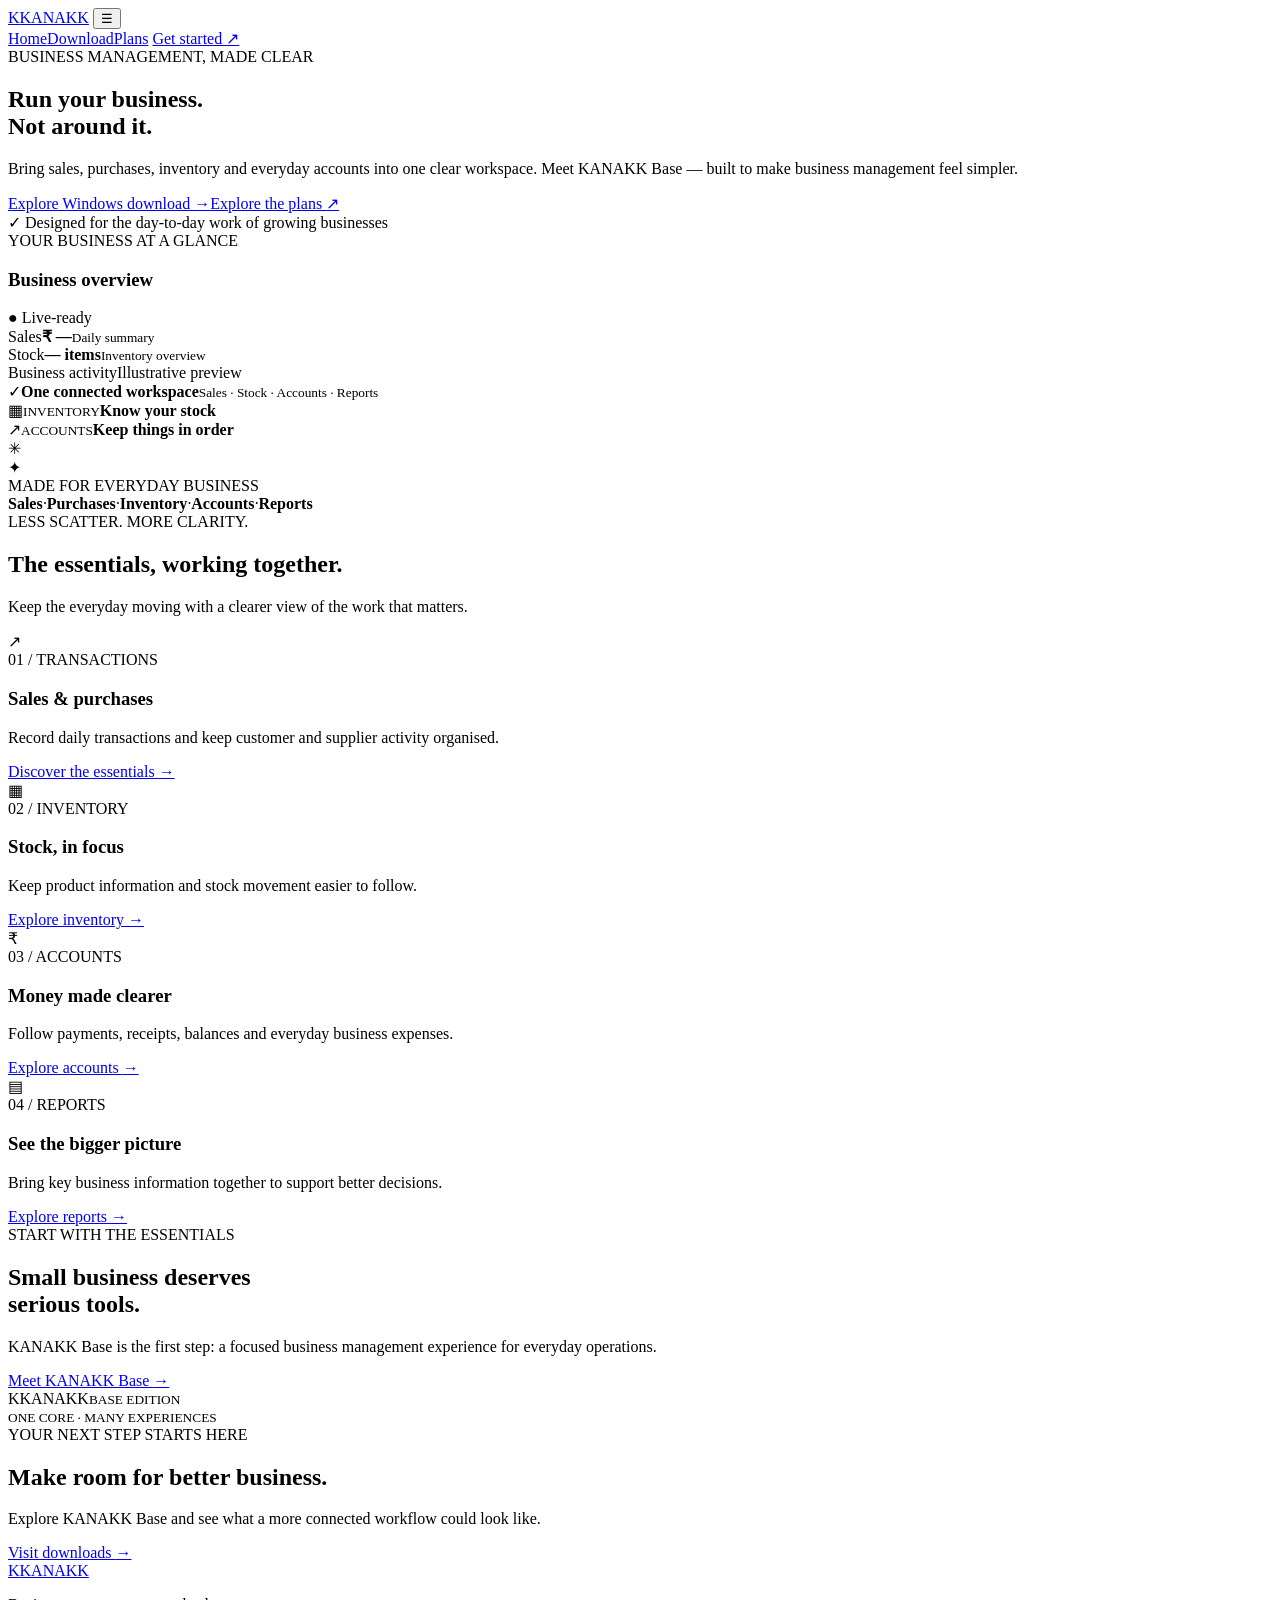
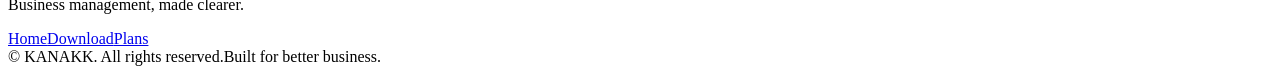
==== index.html @ 679a421f "Build KANAKK website home page" ====
<!doctype html>
<html lang="en">
<head>
  <meta charset="utf-8">
  <meta name="viewport" content="width=device-width, initial-scale=1">
  <meta name="theme-color" content="#3E2723">
  <meta name="description" content="KANAKK helps small and growing businesses manage sales, purchases, inventory and accounts in one place.">
  <title>KANAKK — Business, Better Managed</title>
  <link rel="icon" href="assets/favicon.svg" type="image/svg+xml">
  <link rel="stylesheet" href="styles.css">
  <script src="script.js" defer></script>
</head>
<body>
  <header class="site-header">
    <a class="brand" href="index.html" aria-label="KANAKK home"><span class="brand-mark">K</span><span>KANAKK</span></a>
    <button class="menu-toggle" aria-label="Toggle navigation" aria-expanded="false">☰</button>
    <nav class="main-nav" aria-label="Main navigation">
      <a class="active" href="index.html">Home</a><a href="download.html">Download</a><a href="plans.html">Plans</a>
      <a class="nav-cta" href="download.html">Get started <span aria-hidden="true">↗</span></a>
    </nav>
  </header>
  <main>
    <section class="hero section-wrap">
      <div class="hero-copy">
        <span class="eyebrow"><span class="eyebrow-dot"></span> BUSINESS MANAGEMENT, MADE CLEAR</span>
        <h1>Run your business.<br><span>Not around it.</span></h1>
        <p class="hero-text">Bring sales, purchases, inventory and everyday accounts into one clear workspace. Meet KANAKK Base — built to make business management feel simpler.</p>
        <div class="hero-actions"><a class="button button-primary" href="download.html">Explore Windows download <span>→</span></a><a class="text-link" href="plans.html">Explore the plans <span>↗</span></a></div>
        <div class="hero-note"><span class="note-check">✓</span> Designed for the day-to-day work of growing businesses</div>
      </div>
      <div class="hero-visual" aria-label="Illustration of a business dashboard">
        <div class="visual-orbit orbit-one"></div><div class="visual-orbit orbit-two"></div>
        <div class="dash-card dashboard-main">
          <div class="dash-top"><div><span class="tiny-label">YOUR BUSINESS AT A GLANCE</span><h3>Business overview</h3></div><span class="live-dot">● Live-ready</span></div>
          <div class="dash-stats"><div class="stat-box"><span>Sales</span><strong>₹ —</strong><small>Daily summary</small></div><div class="stat-box"><span>Stock</span><strong>— items</strong><small>Inventory overview</small></div></div>
          <div class="chart-area"><div class="chart-label"><span>Business activity</span><span>Illustrative preview</span></div><div class="chart-bars"><i style="height:35%"></i><i style="height:49%"></i><i style="height:42%"></i><i style="height:66%"></i><i style="height:53%"></i><i style="height:78%"></i><i style="height:61%"></i><i style="height:90%"></i><i style="height:72%"></i><i style="height:100%"></i><i style="height:83%"></i><i style="height:92%"></i></div></div>
          <div class="dash-footer"><span class="footer-icon">✓</span><span><b>One connected workspace</b><small>Sales · Stock · Accounts · Reports</small></span></div>
        </div>
        <div class="float-card float-stock"><span class="float-icon">▦</span><span><small>INVENTORY</small><b>Know your stock</b></span></div>
        <div class="float-card float-books"><span class="float-icon orange">↗</span><span><small>ACCOUNTS</small><b>Keep things in order</b></span></div>
        <div class="visual-spark spark-one">✳</div><div class="visual-spark spark-two">✦</div>
      </div>
    </section>
    <section class="trust-strip"><div class="section-wrap trust-inner"><span>MADE FOR EVERYDAY BUSINESS</span><div><b>Sales</b><i>·</i><b>Purchases</b><i>·</i><b>Inventory</b><i>·</i><b>Accounts</b><i>·</i><b>Reports</b></div></div></section>
    <section class="section-wrap feature-section">
      <div class="section-heading"><span class="eyebrow">LESS SCATTER. MORE CLARITY.</span><h2>The essentials, <span>working together.</span></h2><p>Keep the everyday moving with a clearer view of the work that matters.</p></div>
      <div class="feature-grid">
        <article class="feature-card"><div class="feature-icon">↗</div><span class="card-number">01 / TRANSACTIONS</span><h3>Sales & purchases</h3><p>Record daily transactions and keep customer and supplier activity organised.</p><a href="plans.html">Discover the essentials <span>→</span></a></article>
        <article class="feature-card"><div class="feature-icon icon-box">▦</div><span class="card-number">02 / INVENTORY</span><h3>Stock, in focus</h3><p>Keep product information and stock movement easier to follow.</p><a href="plans.html">Explore inventory <span>→</span></a></article>
        <article class="feature-card"><div class="feature-icon icon-wallet">₹</div><span class="card-number">03 / ACCOUNTS</span><h3>Money made clearer</h3><p>Follow payments, receipts, balances and everyday business expenses.</p><a href="plans.html">Explore accounts <span>→</span></a></article>
        <article class="feature-card"><div class="feature-icon icon-chart">▤</div><span class="card-number">04 / REPORTS</span><h3>See the bigger picture</h3><p>Bring key business information together to support better decisions.</p><a href="plans.html">Explore reports <span>→</span></a></article>
      </div>
    </section>
    <section class="base-band"><div class="section-wrap base-band-inner"><div><span class="eyebrow eyebrow-light">START WITH THE ESSENTIALS</span><h2>Small business deserves<br><span>serious tools.</span></h2><p>KANAKK Base is the first step: a focused business management experience for everyday operations.</p><a class="button button-light" href="plans.html">Meet KANAKK Base <span>→</span></a></div><div class="base-stamp"><span class="stamp-k">K</span><span>KANAKK</span><small>BASE EDITION</small><div class="stamp-line"></div><small>ONE CORE · MANY EXPERIENCES</small></div></div></section>
    <section class="section-wrap closing-cta"><div><span class="eyebrow">YOUR NEXT STEP STARTS HERE</span><h2>Make room for better business.</h2><p>Explore KANAKK Base and see what a more connected workflow could look like.</p></div><a class="button button-primary" href="download.html">Visit downloads <span>→</span></a></section>
  </main>
  <footer class="site-footer"><div class="section-wrap footer-main"><a class="brand footer-brand" href="index.html"><span class="brand-mark">K</span><span>KANAKK</span></a><p>Business management, made clearer.</p><div class="footer-links"><a href="index.html">Home</a><a href="download.html">Download</a><a href="plans.html">Plans</a></div></div><div class="section-wrap footer-bottom"><span>© <span data-year></span> KANAKK. All rights reserved.</span><span>Built for better business.</span></div></footer>
</body>
</html>
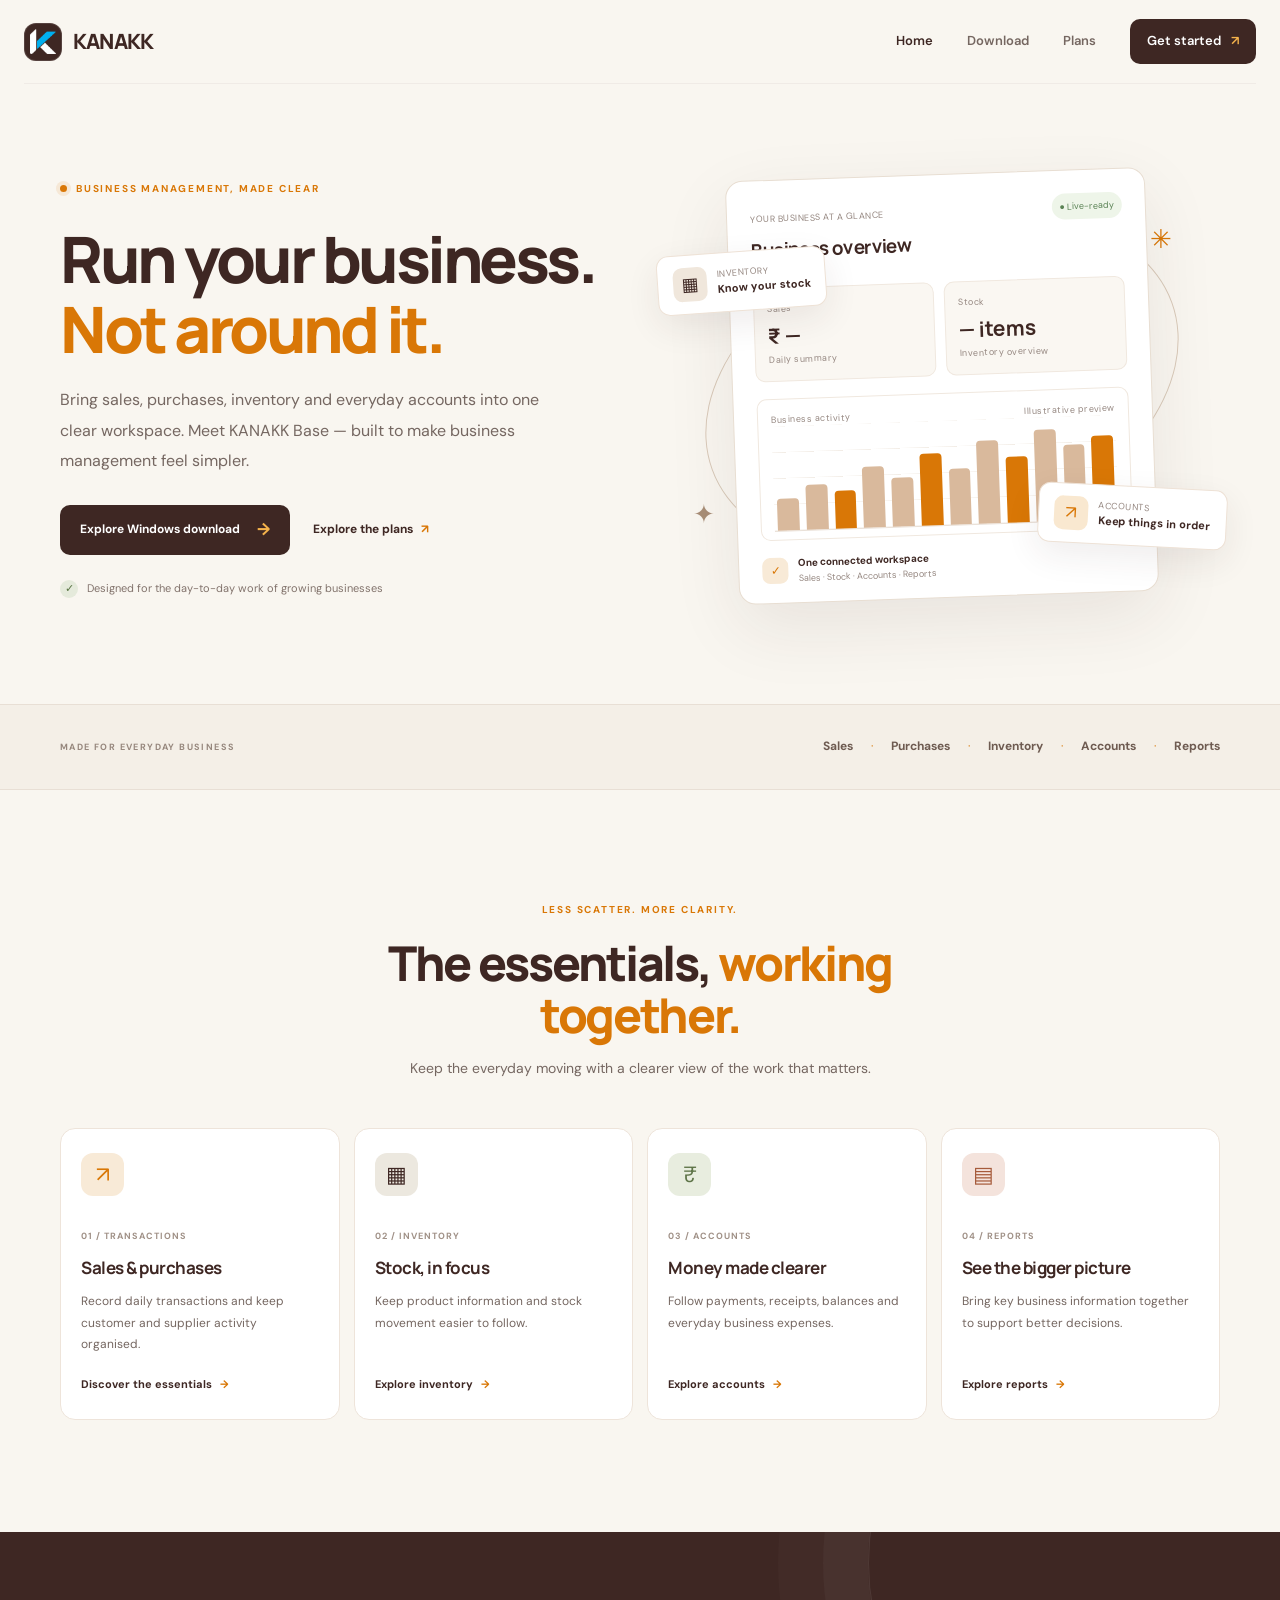
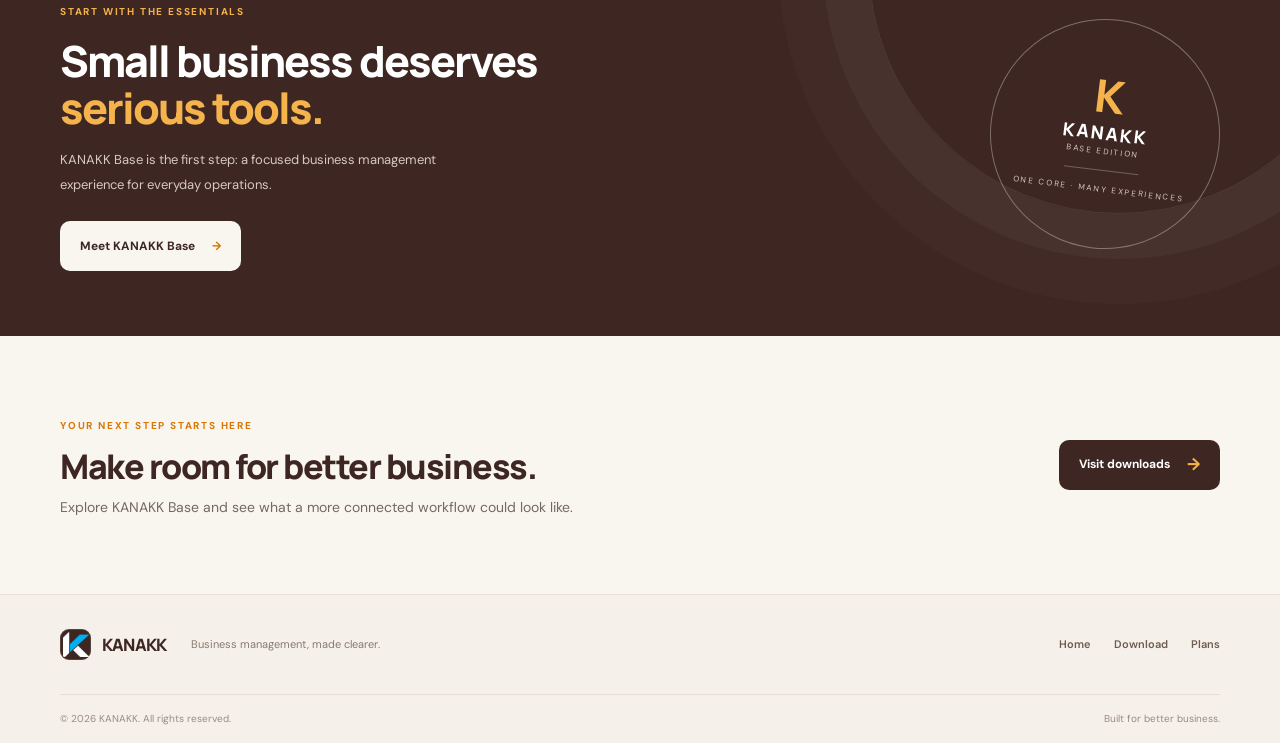
==== commit 61b1c5fa: "Replace old favicon logo with new KANAKK logo" ====
--- a/index.html
+++ b/index.html
@@ -6,13 +6,13 @@
   <meta name="theme-color" content="#3E2723">
   <meta name="description" content="KANAKK helps small and growing businesses manage sales, purchases, inventory and accounts in one place.">
   <title>KANAKK — Business, Better Managed</title>
-  <link rel="icon" href="assets/favicon.svg" type="image/svg+xml">
+  <link rel="icon" href="assets/kanakk_logo.png" type="image/png">
   <link rel="stylesheet" href="styles.css">
   <script src="script.js" defer></script>
 </head>
 <body>
   <header class="site-header">
-    <a class="brand" href="index.html" aria-label="KANAKK home"><span class="brand-mark">K</span><span>KANAKK</span></a>
+    <a class="brand" href="index.html" aria-label="KANAKK home"><span class="brand-mark"><img src="assets/kanakk_emblem.png" alt="" width="26" height="26"></span><span>KANAKK</span></a>
     <button class="menu-toggle" aria-label="Toggle navigation" aria-expanded="false">☰</button>
     <nav class="main-nav" aria-label="Main navigation">
       <a class="active" href="index.html">Home</a><a href="download.html">Download</a><a href="plans.html">Plans</a>
@@ -54,6 +54,6 @@
     <section class="base-band"><div class="section-wrap base-band-inner"><div><span class="eyebrow eyebrow-light">START WITH THE ESSENTIALS</span><h2>Small business deserves<br><span>serious tools.</span></h2><p>KANAKK Base is the first step: a focused business management experience for everyday operations.</p><a class="button button-light" href="plans.html">Meet KANAKK Base <span>→</span></a></div><div class="base-stamp"><span class="stamp-k">K</span><span>KANAKK</span><small>BASE EDITION</small><div class="stamp-line"></div><small>ONE CORE · MANY EXPERIENCES</small></div></div></section>
     <section class="section-wrap closing-cta"><div><span class="eyebrow">YOUR NEXT STEP STARTS HERE</span><h2>Make room for better business.</h2><p>Explore KANAKK Base and see what a more connected workflow could look like.</p></div><a class="button button-primary" href="download.html">Visit downloads <span>→</span></a></section>
   </main>
-  <footer class="site-footer"><div class="section-wrap footer-main"><a class="brand footer-brand" href="index.html"><span class="brand-mark">K</span><span>KANAKK</span></a><p>Business management, made clearer.</p><div class="footer-links"><a href="index.html">Home</a><a href="download.html">Download</a><a href="plans.html">Plans</a></div></div><div class="section-wrap footer-bottom"><span>© <span data-year></span> KANAKK. All rights reserved.</span><span>Built for better business.</span></div></footer>
+  <footer class="site-footer"><div class="section-wrap footer-main"><a class="brand footer-brand" href="index.html"><span class="brand-mark"><img src="assets/kanakk_emblem.png" alt="" width="26" height="26"></span><span>KANAKK</span></a><p>Business management, made clearer.</p><div class="footer-links"><a href="index.html">Home</a><a href="download.html">Download</a><a href="plans.html">Plans</a></div></div><div class="section-wrap footer-bottom"><span>© <span data-year></span> KANAKK. All rights reserved.</span><span>Built for better business.</span></div></footer>
 </body>
 </html>
--- a/styles.css
+++ b/styles.css
@@ -0,0 +1,6 @@
+@import url('https://fonts.googleapis.com/css2?family=DM+Sans:wght@400;500;600;700&family=Manrope:wght@400;500;600;700;800&display=swap');
+:root{--cream:#F9F6F0;--brown:#3E2723;--orange:#D97706;--ink:#2D211E;--muted:#756761;--line:#e8dfd5;--white:#fff;--soft:#f1e9df;--radius:20px;--shadow:0 24px 70px #3e272316}*{box-sizing:border-box}html{scroll-behavior:smooth}body{margin:0;background:var(--cream);color:var(--ink);font-family:'DM Sans',sans-serif;line-height:1.6;-webkit-font-smoothing:antialiased}a{color:inherit;text-decoration:none}.section-wrap{width:min(1160px,calc(100% - 48px));margin-inline:auto}.site-header{height:84px;display:flex;align-items:center;justify-content:space-between;width:min(1240px,calc(100% - 48px));margin:auto;border-bottom:1px solid #3e27230c}.brand{display:inline-flex;align-items:center;gap:11px;font-family:Manrope,sans-serif;font-size:21px;font-weight:800;letter-spacing:-.8px;color:var(--brown)}.brand-mark{width:38px;height:38px;display:grid;place-items:center;background:var(--brown);color:var(--cream);border-radius:12px;font-size:20px;box-shadow:inset 0 0 0 1px #ffffff20}.brand-mark img{width:26px;height:26px;display:block;object-fit:contain}.main-nav{display:flex;align-items:center;gap:34px;font-size:13px;font-weight:600;color:#756761}.main-nav>a:not(.nav-cta):hover,.main-nav>a.active{color:var(--brown)}.nav-cta{padding:12px 17px;border-radius:10px;background:var(--brown);color:white!important}.nav-cta span{color:#f5b34c;margin-left:7px}.menu-toggle{display:none;background:none;border:0;color:var(--brown);font-size:25px}.hero{min-height:620px;display:grid;grid-template-columns:1fr 1fr;align-items:center;gap:46px;padding-top:58px;padding-bottom:74px}.eyebrow{font-size:10px;font-weight:700;letter-spacing:1.8px;color:var(--orange);display:inline-flex;align-items:center;gap:9px}.eyebrow-dot{width:7px;height:7px;border-radius:50%;background:var(--orange);box-shadow:0 0 0 4px #d977061c}.hero h1,.section-heading h2,.base-band h2,.closing-cta h2,.page-hero h1{font-family:Manrope,sans-serif;font-size:clamp(42px,5vw,66px);line-height:1.09;letter-spacing:-3.5px;color:var(--brown);margin:24px 0 22px;font-weight:800}.hero h1 span,.section-heading h2 span{color:var(--orange)}.hero-text{font-size:16px;line-height:1.9;color:var(--muted);max-width:510px;margin:0 0 28px}.hero-actions{display:flex;align-items:center;gap:23px;flex-wrap:wrap}.button{min-height:50px;display:inline-flex;align-items:center;justify-content:center;gap:17px;padding:0 20px;border-radius:10px;font-size:12px;font-weight:700;transition:transform .2s,box-shadow .2s}.button:hover{transform:translateY(-2px);box-shadow:0 12px 24px #3e272322}.button-primary{background:var(--brown);color:white}.button-primary span{color:#f5b34c;font-size:17px}.text-link{font-size:12px;font-weight:700;color:var(--brown)}.text-link span{color:var(--orange);margin-left:5px}.hero-note{margin-top:25px;color:#82736c;font-size:11px;display:flex;align-items:center;gap:9px}.note-check{display:grid;place-items:center;border-radius:50%;width:18px;height:18px;background:#e5eadb;color:#587342;font-size:11px}.hero-visual{min-height:430px;position:relative;display:flex;align-items:center;justify-content:center}.visual-orbit{position:absolute;border:1px solid #d8c9b8;border-radius:50%;transform:rotate(-20deg)}.orbit-one{width:490px;height:320px}.orbit-two{width:420px;height:380px;transform:rotate(35deg);border-style:dashed;opacity:.7}.dashboard-main{width:min(420px,90%);z-index:1;background:#fff;border:1px solid #e8ded2;border-radius:17px;box-shadow:var(--shadow);padding:23px 23px 16px;transform:rotate(-2deg)}.dash-top{display:flex;justify-content:space-between;align-items:flex-start;gap:12px}.tiny-label,.stat-box>span,.stat-box small,.chart-label,.dash-footer small,.float-card small{font-size:9px;color:#958780;letter-spacing:.5px}.dash-top h3{font-family:Manrope,sans-serif;color:var(--brown);font-size:19px;letter-spacing:-.6px;margin:5px 0 0}.live-dot{font-size:9px;color:#598254;background:#eef5e9;padding:6px 8px;border-radius:20px;white-space:nowrap}.dash-stats{display:grid;grid-template-columns:1fr 1fr;gap:10px;margin:23px 0 17px}.stat-box{background:#faf7f2;border:1px solid #f0e8df;border-radius:10px;padding:13px}.stat-box>span,.stat-box small{display:block}.stat-box strong{display:block;font:700 21px Manrope,sans-serif;color:var(--brown);margin:6px 0 3px}.chart-area{border:1px solid #f0e8df;border-radius:10px;padding:13px 13px 8px}.chart-label{display:flex;justify-content:space-between;gap:8px}.chart-bars{height:105px;display:flex;align-items:end;gap:7px;padding:12px 3px 0;border-bottom:1px solid #eae1d8;background:repeating-linear-gradient(to bottom,transparent 0,transparent 25px,#f2ece5 26px)}.chart-bars i{display:block;flex:1;border-radius:4px 4px 0 0;background:#d9b99c}.chart-bars i:nth-child(3n),.chart-bars i:last-child{background:var(--orange)}.dash-footer{display:flex;align-items:center;gap:10px;margin-top:15px}.footer-icon{width:26px;height:26px;border-radius:8px;background:#f8ead7;color:var(--orange);display:grid;place-items:center;font-size:12px}.dash-footer b,.dash-footer small{display:block}.dash-footer b{font-size:10px;color:var(--brown)}.dash-footer small{font-size:9px;letter-spacing:0}.float-card{position:absolute;z-index:2;display:flex;align-items:center;gap:10px;background:white;border:1px solid #eee2d6;padding:12px 15px;border-radius:12px;box-shadow:0 12px 34px #3e272315}.float-card span:last-child>*{display:block}.float-card b{font-size:11px;color:var(--brown)}.float-stock{left:-6px;top:80px;transform:rotate(-4deg)}.float-books{right:-7px;bottom:55px;transform:rotate(3deg)}.float-icon{display:grid;place-items:center;width:34px;height:34px;background:#f0e7dc;border-radius:9px;color:var(--brown);font-size:18px}.float-icon.orange{background:#f9e8d0;color:var(--orange)}.visual-spark{position:absolute;color:var(--orange);font-size:26px}.spark-one{top:48px;right:48px}.spark-two{bottom:65px;left:30px;color:#a88e77}.trust-strip{border-block:1px solid var(--line);background:#f4efe7}.trust-inner{min-height:84px;display:flex;align-items:center;justify-content:space-between;gap:24px}.trust-inner>span{font-size:9px;letter-spacing:1.4px;color:#96877d;font-weight:700}.trust-inner>div{display:flex;gap:18px;align-items:center;flex-wrap:wrap;color:#6e5b51;font-size:12px}.trust-inner i{font-style:normal;color:var(--orange)}.feature-section{padding-top:105px;padding-bottom:112px}.section-heading{text-align:center;max-width:650px;margin:0 auto 48px}.section-heading h2{font-size:clamp(34px,4vw,48px);letter-spacing:-2.3px;margin:16px 0}.section-heading p,.closing-cta p{color:var(--muted);font-size:14px}.feature-grid{display:grid;grid-template-columns:repeat(4,1fr);gap:14px}.feature-card{background:#fff;border:1px solid #eee4da;border-radius:15px;padding:24px 20px 23px;min-height:270px;transition:transform .2s,box-shadow .2s}.feature-card:hover{transform:translateY(-5px);box-shadow:0 18px 40px #3e272310}.feature-icon{width:43px;height:43px;border-radius:12px;background:#f8ead7;color:var(--orange);display:grid;place-items:center;font-size:22px;margin-bottom:25px}.icon-box{background:#ece8df;color:var(--brown)}.icon-wallet{background:#e8eddf;color:#5e7448}.icon-chart{background:#f4e3dc;color:#a65b3b}.card-number{font-size:9px;font-weight:700;letter-spacing:1px;color:#a09187}.feature-card h3{font:700 17px Manrope,sans-serif;letter-spacing:-.5px;color:var(--brown);margin:10px 0}.feature-card p{font-size:12px;line-height:1.8;color:var(--muted);min-height:67px}.feature-card>a{font-size:11px;font-weight:700;color:var(--brown)}.feature-card>a span{color:var(--orange);margin-left:5px}.base-band{background:var(--brown);color:#fff;overflow:hidden;position:relative}.base-band:after{content:'';position:absolute;width:500px;height:500px;border:1px solid #ffffff16;border-radius:50%;right:-90px;top:-220px;box-shadow:0 0 0 45px #ffffff08,0 0 0 90px #ffffff05}.base-band-inner{min-height:380px;display:flex;align-items:center;justify-content:space-between;gap:50px;padding-block:65px;position:relative;z-index:1}.eyebrow-light{color:#f5b34c}.base-band h2{font-size:43px;letter-spacing:-2px;color:white;margin:16px 0}.base-band h2 span{color:#f5b34c}.base-band p{color:#d7c9bf;font-size:13px;max-width:440px;line-height:1.9;margin:0 0 24px}.button-light{background:var(--cream);color:var(--brown)}.button-light span{color:var(--orange)}.base-stamp{width:230px;height:230px;border:1px solid #ffffff55;border-radius:50%;display:flex;flex-direction:column;align-items:center;justify-content:center;flex-shrink:0;color:#fff;transform:rotate(7deg)}.stamp-k{font:800 45px Manrope,sans-serif;color:#f5b34c;line-height:1.1}.base-stamp>span:nth-child(2){font:800 18px Manrope,sans-serif;letter-spacing:2px}.base-stamp small{font-size:8px;letter-spacing:1.7px;color:#d7c9bf}.stamp-line{height:1px;width:75px;background:#ffffff44;margin:12px}.closing-cta{padding-block:75px;display:flex;align-items:center;justify-content:space-between;gap:30px}.closing-cta h2{font-size:34px;letter-spacing:-1.5px;margin:11px 0}.closing-cta p{margin:0}.site-footer{border-top:1px solid var(--line);background:#f5f0e9}.footer-main{display:flex;align-items:center;gap:25px;padding-block:30px}.footer-brand{font-size:17px}.footer-brand .brand-mark{width:31px;height:31px;font-size:16px;border-radius:9px}.footer-main>p{color:#887970;font-size:11px;flex:1}.footer-links{display:flex;gap:23px;font-size:11px;font-weight:600;color:#6e5b51}.footer-links a:hover{color:var(--orange)}.footer-bottom{border-top:1px solid #e6dcd1;display:flex;justify-content:space-between;padding-block:16px;color:#9a8b81;font-size:10px}.page-hero{padding:88px 0 70px;text-align:center;max-width:790px;margin:auto}.page-hero h1{font-size:clamp(42px,5vw,60px);margin:18px 0}.page-hero p{max-width:620px;margin:0 auto;color:var(--muted);font-size:15px;line-height:1.9}.content-section{padding:0 0 100px}.info-panel{border:1px solid var(--line);background:#fff;border-radius:18px;padding:30px;max-width:850px;margin:0 auto}.info-panel h2{font:700 23px Manrope,sans-serif;color:var(--brown);margin:0 0 10px}.info-panel p{color:var(--muted);font-size:14px}.status-label{display:inline-flex;align-items:center;gap:7px;font-size:10px;font-weight:700;letter-spacing:.7px;color:#587342;background:#eef4e8;padding:7px 10px;border-radius:20px}.status-label:before{content:'';width:6px;height:6px;background:#73965b;border-radius:50%}.download-card{display:flex;justify-content:space-between;align-items:center;gap:25px;border-top:1px solid var(--line);padding-top:24px;margin-top:24px}.download-card h3{font:700 17px Manrope,sans-serif;color:var(--brown);margin:0 0 5px}.download-card p{margin:0;font-size:12px}.button-disabled{background:#eee8e0;color:#8b7c72;cursor:not-allowed}.notice{background:#fbf2e6;border-left:3px solid var(--orange);padding:15px 17px;margin-top:20px;font-size:12px;color:#725743}.plans-grid{display:grid;grid-template-columns:repeat(3,1fr);gap:16px;max-width:1040px;margin:0 auto}.plan-card{border:1px solid var(--line);border-radius:18px;background:#fff;padding:27px;position:relative}.plan-card.featured{background:var(--brown);border-color:var(--brown);color:#fff;box-shadow:0 20px 50px #3e27231c}.plan-tag{font-size:9px;letter-spacing:1.4px;color:var(--orange);font-weight:700}.featured .plan-tag{color:#f5b34c}.plan-card h2{font:800 26px Manrope,sans-serif;letter-spacing:-1px;margin:10px 0}.plan-card p{font-size:12px;line-height:1.8;color:var(--muted);min-height:66px}.featured p{color:#d7c9bf}.plan-card ul{list-style:none;padding:0;margin:24px 0 26px;display:grid;gap:12px;font-size:12px}.plan-card li:before{content:'✓';color:var(--orange);font-weight:700;margin-right:9px}.featured li:before{color:#f5b34c}.plan-card .button{width:100%;font-size:11px}.plan-card .button-primary{background:var(--brown)}.featured .button-primary{background:var(--cream);color:var(--brown)}.future-note{text-align:center;color:#8b7c72;font-size:11px;margin:24px auto 0;max-width:600px}.fine-print{font-size:11px;color:#94857b;text-align:center;margin-top:24px}
+@media(max-width:950px){.hero{gap:20px;grid-template-columns:1fr 1fr}.hero h1{font-size:53px}.hero-visual{transform:scale(.9)}.feature-grid{grid-template-columns:repeat(2,1fr)}.trust-inner{align-items:flex-start;flex-direction:column;justify-content:center;padding-block:20px;gap:10px}.plans-grid{grid-template-columns:1fr;max-width:540px}.plan-card p{min-height:0}}
+@media(max-width:700px){.section-wrap,.site-header{width:calc(100% - 36px)}.site-header{height:72px}.menu-toggle{display:block}.main-nav{display:none;position:absolute;z-index:10;top:64px;left:18px;right:18px;padding:18px;background:#fff;border:1px solid var(--line);border-radius:14px;box-shadow:var(--shadow);flex-direction:column;align-items:stretch;gap:0}.main-nav.open{display:flex}.main-nav>a{padding:13px 10px}.main-nav .nav-cta{text-align:center;margin-top:8px}.hero{grid-template-columns:1fr;padding-top:60px;padding-bottom:55px;gap:5px}.hero h1{font-size:clamp(43px,12vw,58px);letter-spacing:-2.6px}.hero-text{font-size:14px}.hero-visual{min-height:390px;transform:none;margin-top:10px}.dashboard-main{width:min(400px,91%);padding:17px}.orbit-one{width:100%;height:290px}.orbit-two{width:88%;height:340px}.float-stock{left:-3px;top:42px}.float-books{right:-3px;bottom:25px}.float-card{padding:9px 10px}.float-icon{width:28px;height:28px}.trust-inner>div{gap:10px;font-size:10px}.feature-section{padding-block:70px}.section-heading{margin-bottom:30px}.section-heading h2{font-size:36px;letter-spacing:-1.7px}.feature-grid{gap:10px}.feature-card{padding:17px 14px;min-height:280px}.feature-card h3{font-size:15px}.feature-card p{font-size:11px}.base-band-inner{flex-direction:column;align-items:flex-start;gap:30px;padding-block:50px}.base-band h2{font-size:37px}.base-stamp{width:175px;height:175px;align-self:center}.closing-cta{padding-block:55px;align-items:flex-start;flex-direction:column}.closing-cta h2{font-size:30px}.footer-main{flex-wrap:wrap;gap:13px}.footer-main>p{flex-basis:calc(100% - 160px);text-align:right}.footer-links{width:100%;padding-top:10px;border-top:1px solid #e6dcd1}.footer-bottom{gap:10px;flex-wrap:wrap}.page-hero{padding:65px 0 50px}.page-hero h1{font-size:43px;letter-spacing:-2px}.page-hero p{font-size:13px}.content-section{padding-bottom:70px}.info-panel{padding:22px}.download-card{align-items:flex-start;flex-direction:column}.download-card .button{width:100%}}
+@media(max-width:390px){.hero-actions{align-items:flex-start;flex-direction:column;gap:15px}.feature-grid{grid-template-columns:1fr}.feature-card{min-height:0}.feature-card p{min-height:0}.hero-visual{min-height:340px}.float-card b{font-size:9px}.float-card small{font-size:8px}}
+@media(prefers-reduced-motion:reduce){html{scroll-behavior:auto}*,*:before,*:after{transition:none!important;animation:none!important}}
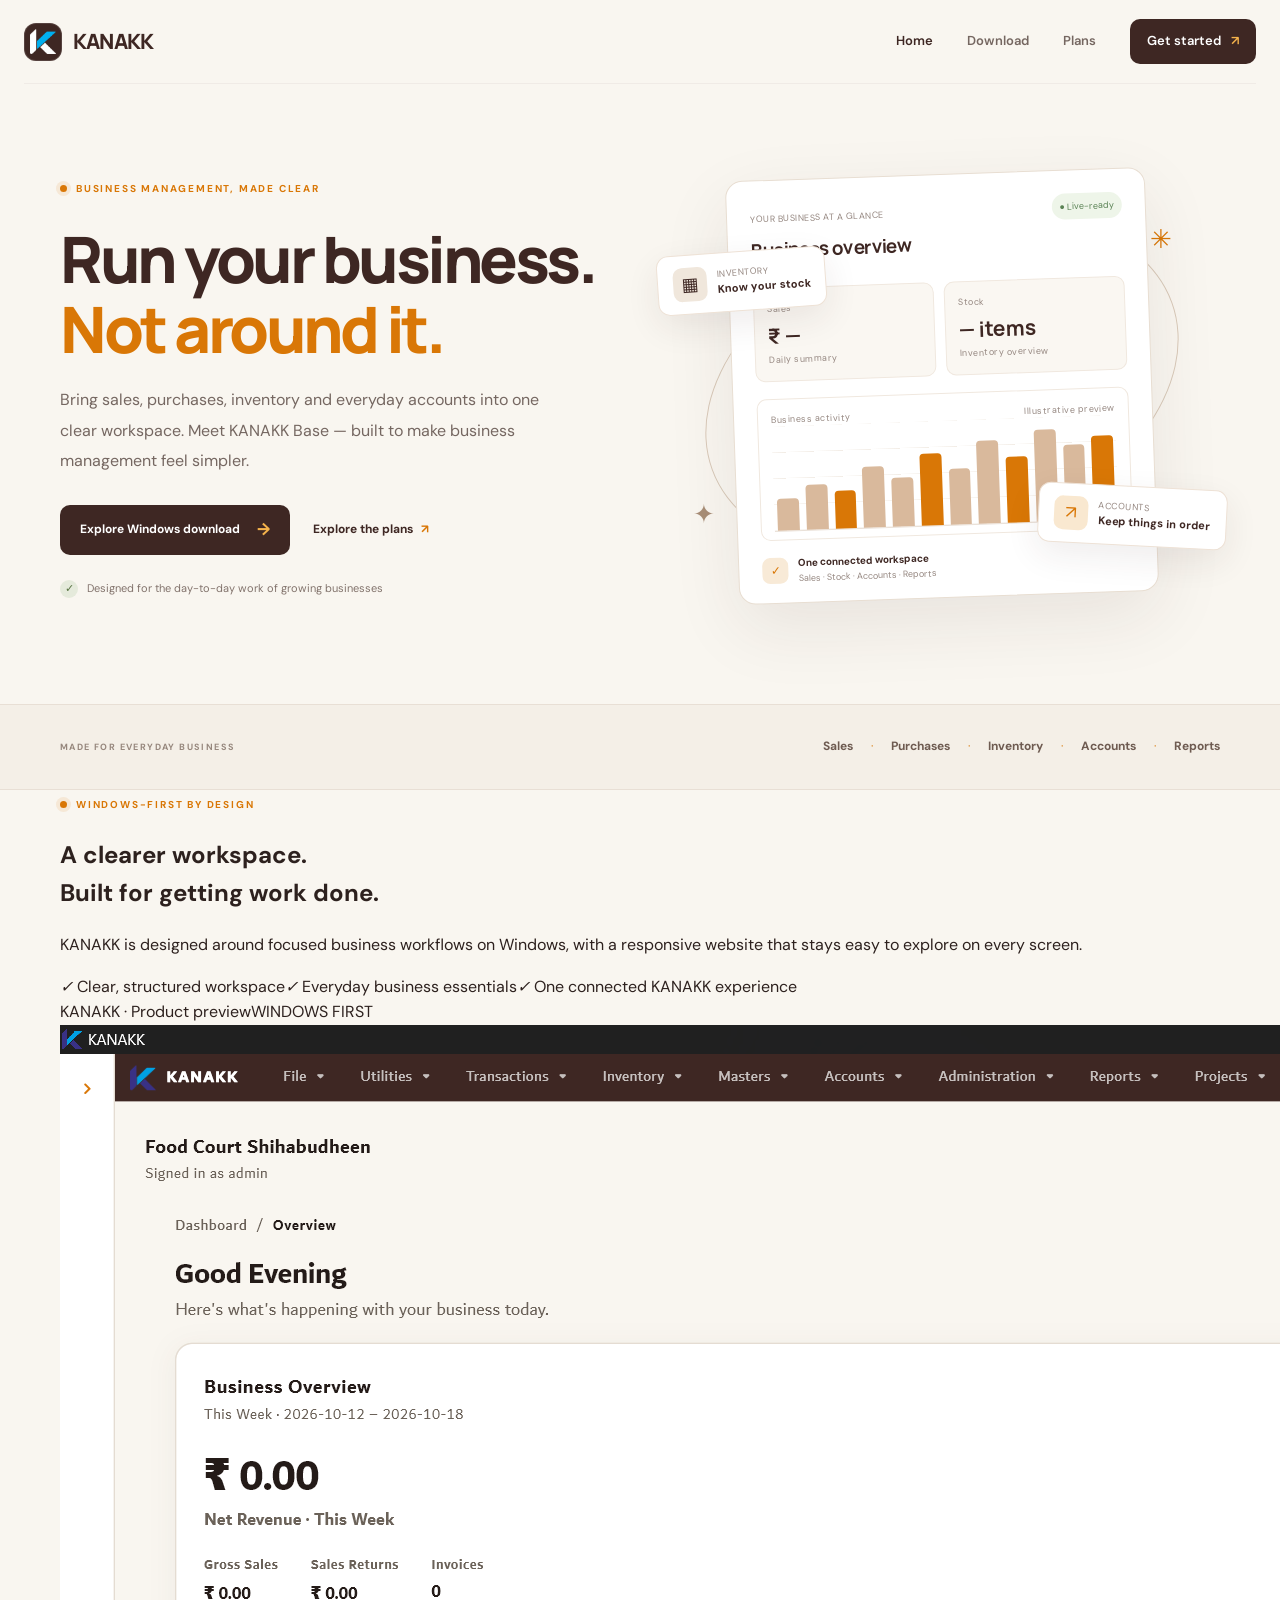
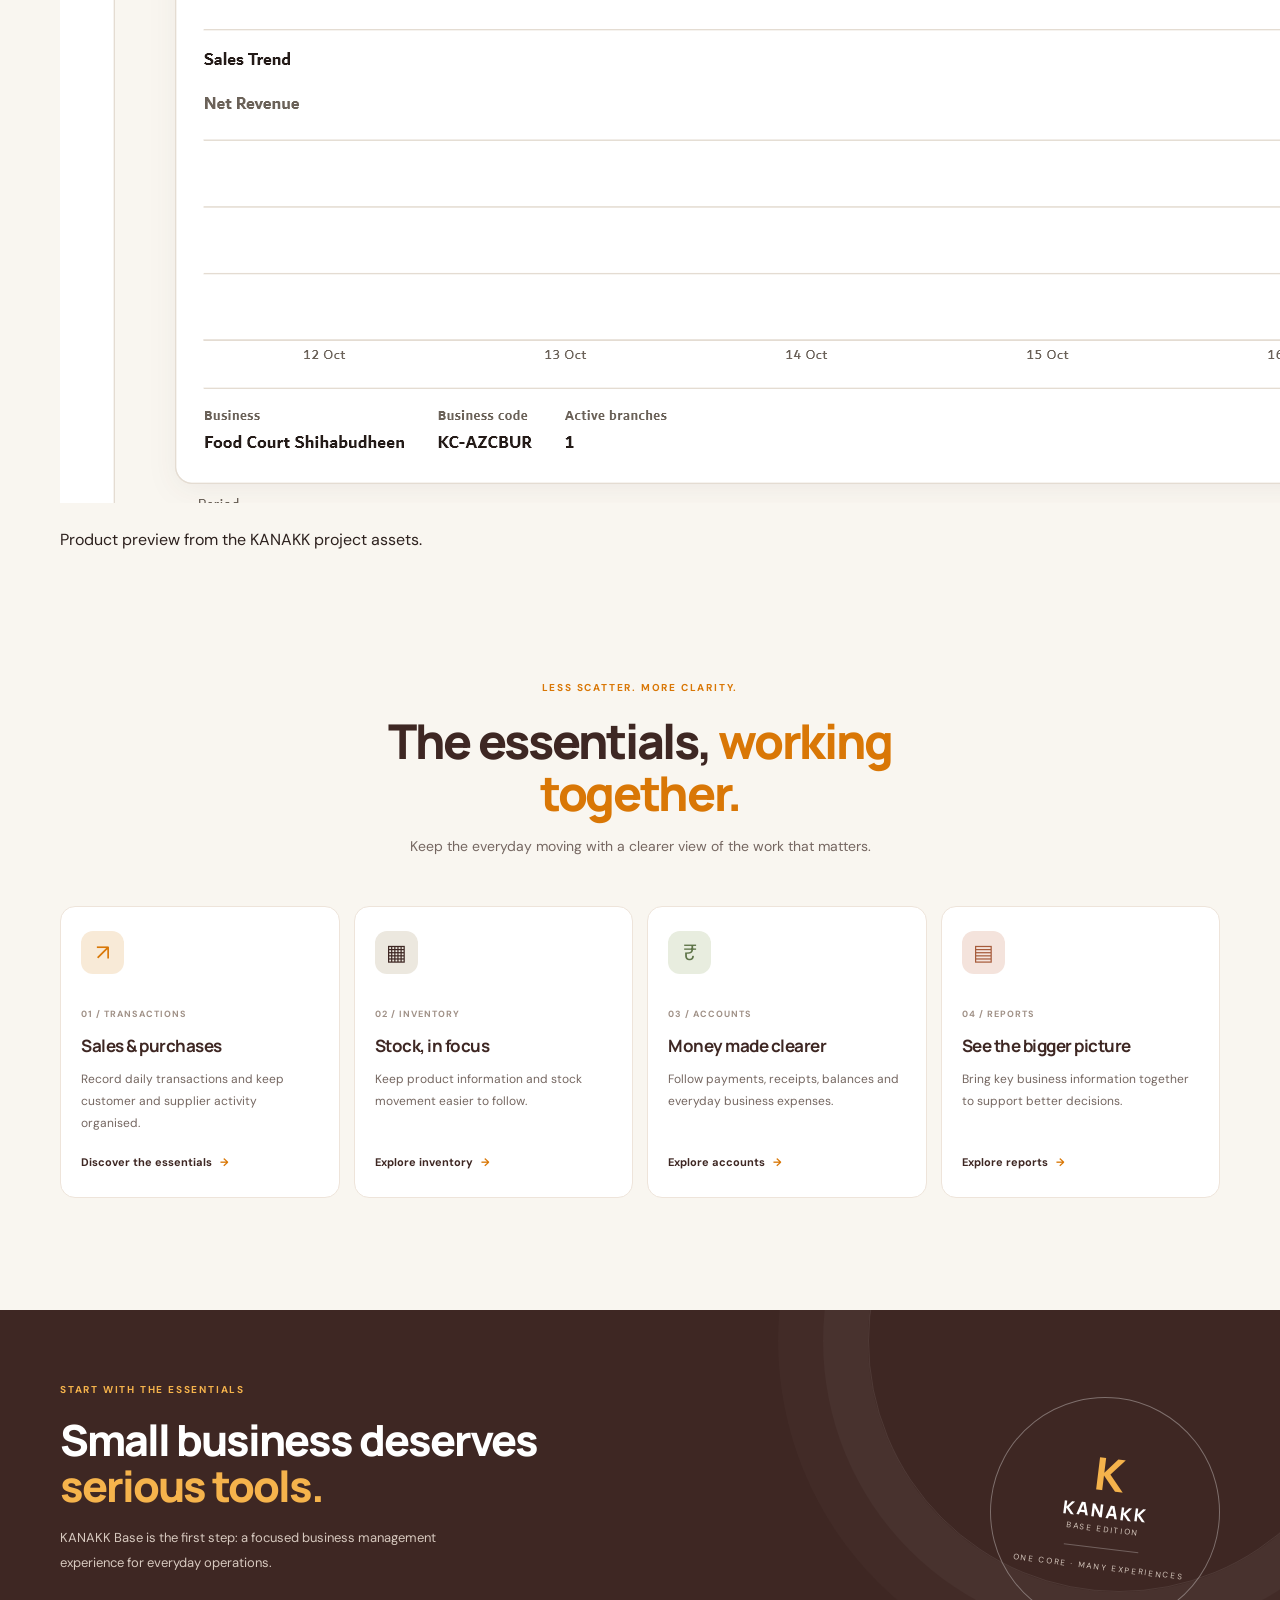
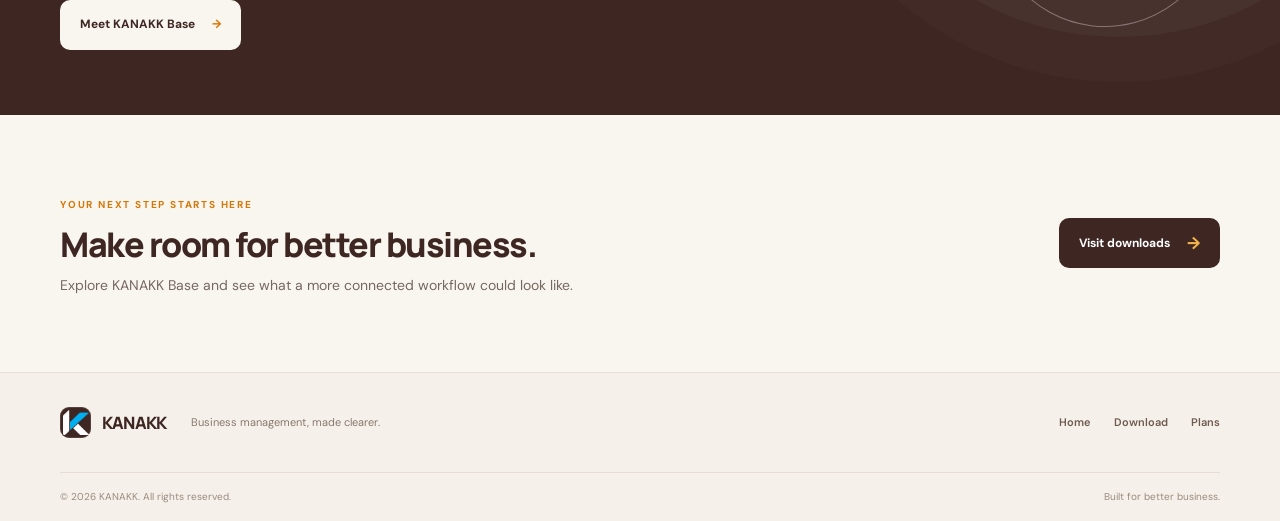
==== commit e6716c2a: "Add Windows-first product preview section" ====
--- a/index.html
+++ b/index.html
@@ -42,6 +42,19 @@
       </div>
     </section>
     <section class="trust-strip"><div class="section-wrap trust-inner"><span>MADE FOR EVERYDAY BUSINESS</span><div><b>Sales</b><i>·</i><b>Purchases</b><i>·</i><b>Inventory</b><i>·</i><b>Accounts</b><i>·</i><b>Reports</b></div></div></section>
+    <section class="product-preview-section section-wrap" aria-labelledby="product-preview-title">
+      <div class="product-preview-copy" data-reveal>
+        <span class="eyebrow"><span class="eyebrow-dot"></span> WINDOWS-FIRST BY DESIGN</span>
+        <h2 id="product-preview-title">A clearer workspace.<br><span>Built for getting work done.</span></h2>
+        <p>KANAKK is designed around focused business workflows on Windows, with a responsive website that stays easy to explore on every screen.</p>
+        <div class="preview-points"><span><i>✓</i> Clear, structured workspace</span><span><i>✓</i> Everyday business essentials</span><span><i>✓</i> One connected KANAKK experience</span></div>
+      </div>
+      <div class="product-shot-shell" data-reveal>
+        <div class="product-shot-titlebar"><span class="window-controls" aria-hidden="true"><i></i><i></i><i></i></span><span>KANAKK · Product preview</span><span class="preview-pill">WINDOWS FIRST</span></div>
+        <div class="product-shot-viewport"><img src="assets/Screenshot%202026-10-14%20193449.png" alt="KANAKK application screenshot from the project assets" loading="lazy"></div>
+        <p class="product-shot-caption">Product preview from the KANAKK project assets.</p>
+      </div>
+    </section>
     <section class="section-wrap feature-section">
       <div class="section-heading"><span class="eyebrow">LESS SCATTER. MORE CLARITY.</span><h2>The essentials, <span>working together.</span></h2><p>Keep the everyday moving with a clearer view of the work that matters.</p></div>
       <div class="feature-grid">
